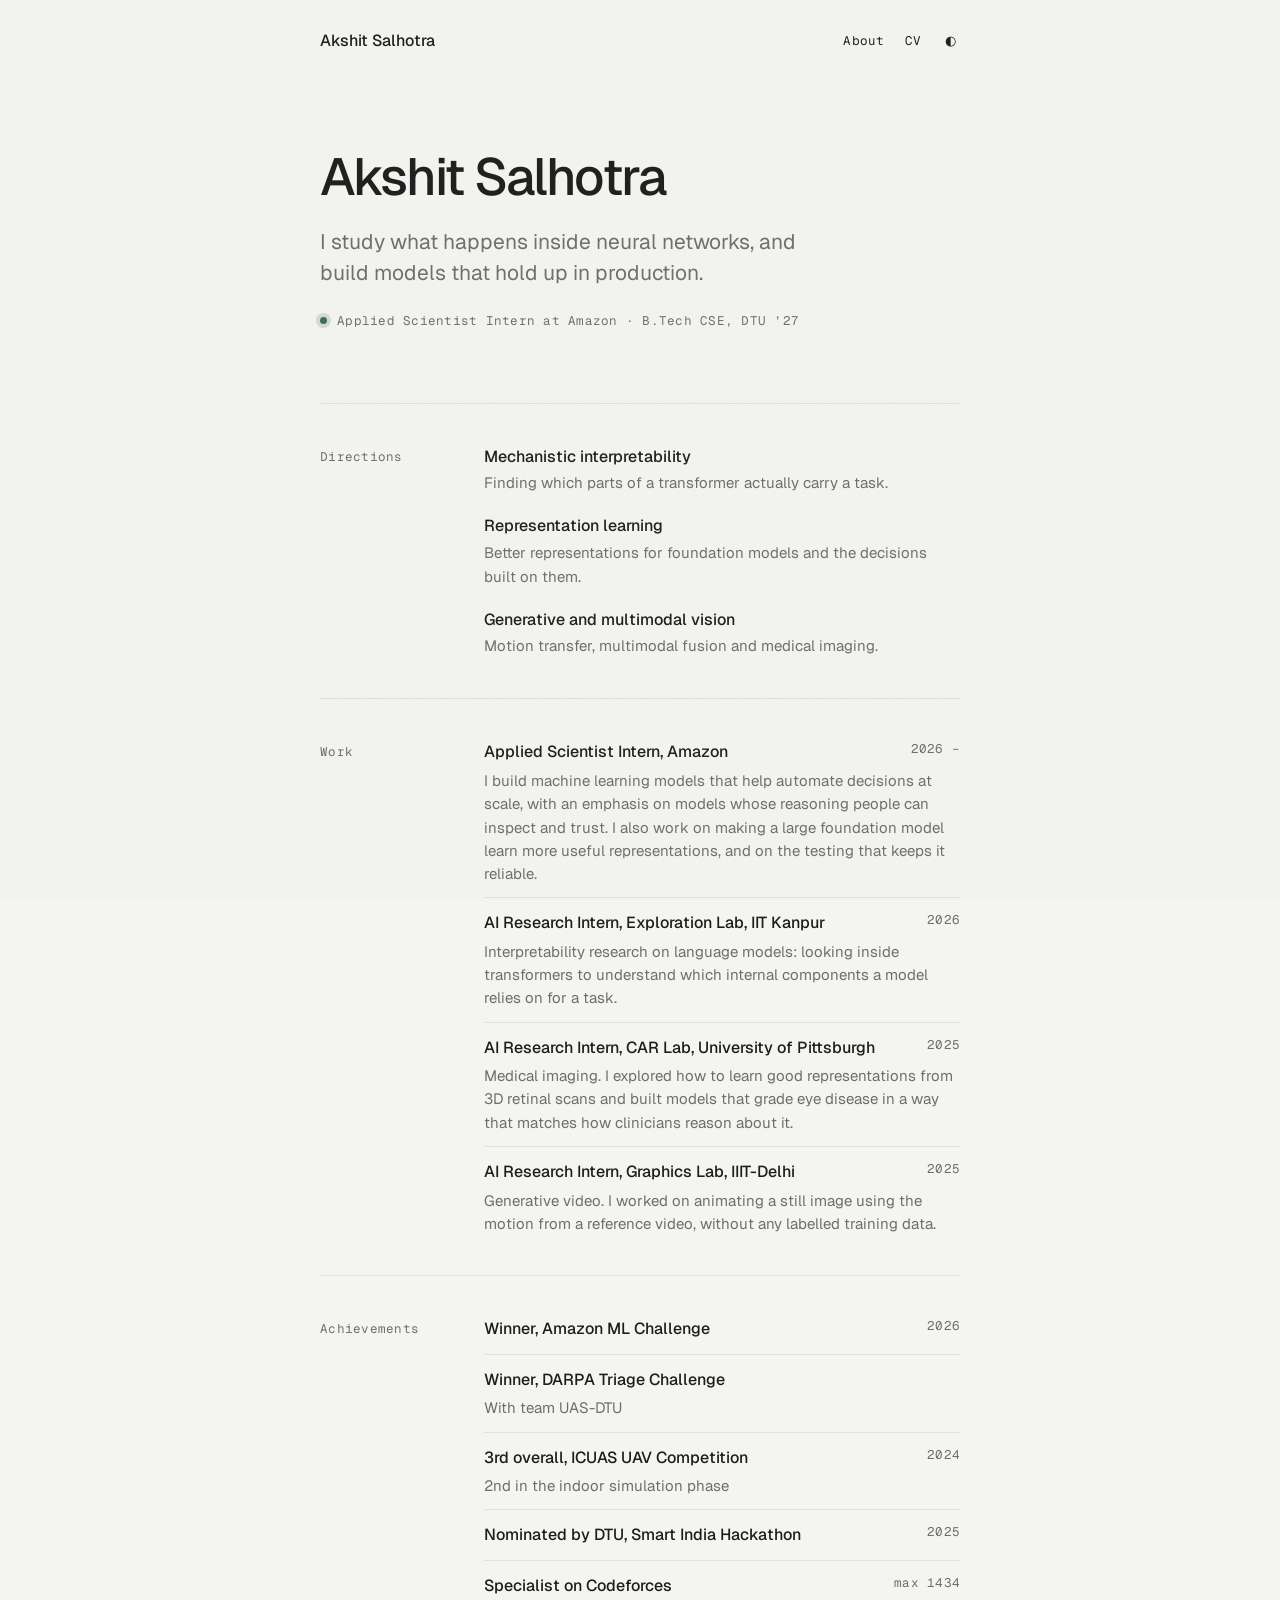
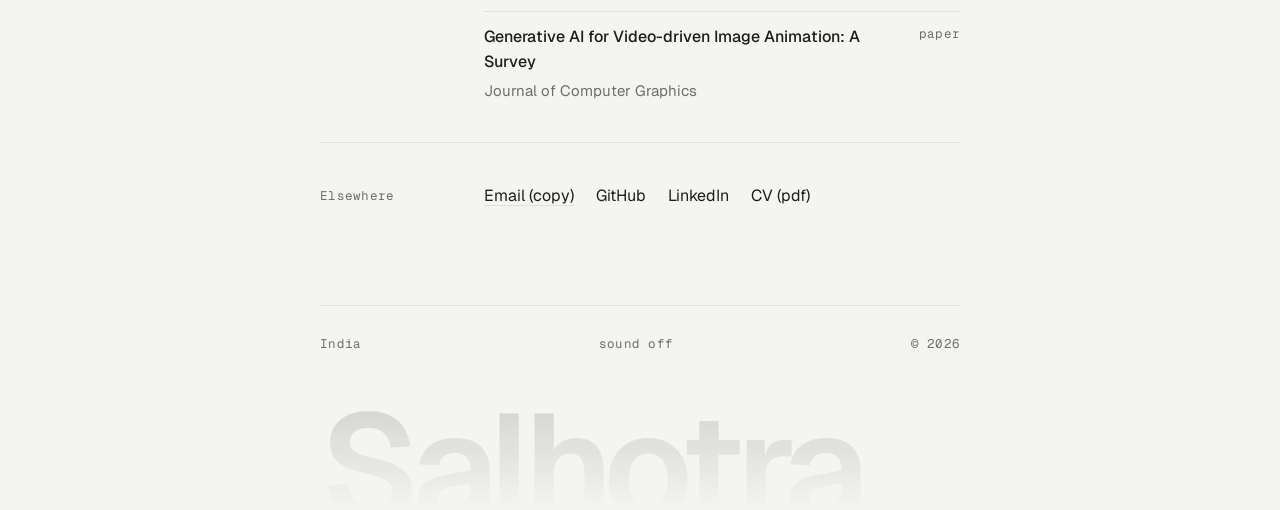
==== index.html @ 2774cd1f "Add minimal personal site: home, about, 404" ====
<!doctype html>
<html lang="en">
<head>
<meta charset="utf-8">
<meta name="viewport" content="width=device-width, initial-scale=1, viewport-fit=cover">
<title>Akshit Salhotra</title>
<meta name="description" content="Akshit Salhotra works on interpretability, representation learning and generative vision. Applied Scientist Intern at Amazon, CS at DTU.">
<meta property="og:title" content="Akshit Salhotra">
<meta property="og:description" content="Akshit Salhotra works on interpretability, representation learning and generative vision. Applied Scientist Intern at Amazon, CS at DTU.">
<meta name="theme-color" content="#F4F4F1" media="(prefers-color-scheme: light)">
<meta name="theme-color" content="#121513" media="(prefers-color-scheme: dark)">
<link rel="icon" href="data:image/svg+xml,%3Csvg xmlns='http://www.w3.org/2000/svg' viewBox='0 0 16 16'%3E%3Ccircle cx='8' cy='8' r='4' fill='%233E6B57'/%3E%3C/svg%3E">
<script>try{var t=localStorage.getItem('theme');if(t)document.documentElement.dataset.theme=t;}catch(e){}</script>
<link rel="preconnect" href="https://fonts.googleapis.com">
<link rel="preconnect" href="https://fonts.gstatic.com" crossorigin>
<link rel="stylesheet" href="https://fonts.googleapis.com/css2?family=Geist:wght@400;500;600&family=Geist+Mono:wght@400;500&display=swap">
<link rel="stylesheet" href="assets/style.css">
</head>
<body>
<a class="skip" href="#main">Skip to content</a>
<div class="col">
  <nav class="nav" aria-label="Site">
    <a class="me" href="./">Akshit Salhotra</a>
    <ul class="mono">
      <li><a href="about.html" data-scr>About</a></li>
      <li><a href="cv.pdf" data-scr>CV</a></li>
      <li><button class="icon-btn" type="button" id="theme" aria-label="Switch light or dark theme" title="Light / dark">&#9680;</button></li>
    </ul>
  </nav>
  <main id="main">
    <header class="hero">
      <h1>Akshit Salhotra</h1>
      <p class="lede">I study what happens inside neural networks, and build models that hold up in production.</p>
      <p class="now mono muted">Applied Scientist Intern at Amazon &middot; B.Tech CSE, DTU &rsquo;27</p>
    </header>

    <section class="block" aria-labelledby="h-dir">
      <h2 id="h-dir">Directions</h2>
      <div class="dirs">
        <div><b>Mechanistic interpretability</b><span>Finding which parts of a transformer actually carry a task.</span></div>
        <div><b>Representation learning</b><span>Better representations for foundation models and the decisions built on them.</span></div>
        <div><b>Generative and multimodal vision</b><span>Motion transfer, multimodal fusion and medical imaging.</span></div>
      </div>
    </section>

    <section class="block" aria-labelledby="h-work">
      <h2 id="h-work">Work</h2>
      <ul class="rows">
        <li><span class="t">Applied Scientist Intern, Amazon</span><span class="y mono">2026 &ndash;</span><span class="d">I build machine learning models that help automate decisions at scale, with an emphasis on models whose reasoning people can inspect and trust. I also work on making a large foundation model learn more useful representations, and on the testing that keeps it reliable.</span></li>
        <li><span class="t">AI Research Intern, Exploration Lab, IIT Kanpur</span><span class="y mono">2026</span><span class="d">Interpretability research on language models: looking inside transformers to understand which internal components a model relies on for a task.</span></li>
        <li><span class="t">AI Research Intern, CAR Lab, University of Pittsburgh</span><span class="y mono">2025</span><span class="d">Medical imaging. I explored how to learn good representations from 3D retinal scans and built models that grade eye disease in a way that matches how clinicians reason about it.</span></li>
        <li><span class="t">AI Research Intern, Graphics Lab, IIIT-Delhi</span><span class="y mono">2025</span><span class="d">Generative video. I worked on animating a still image using the motion from a reference video, without any labelled training data.</span></li>
      </ul>
    </section>

    <section class="block" aria-labelledby="h-ach">
      <h2 id="h-ach">Achievements</h2>
      <ul class="rows">
        <li><span class="t">Winner, Amazon ML Challenge</span><span class="y mono">2026</span></li>
        <li><span class="t">Winner, DARPA Triage Challenge</span><span class="y mono"></span><span class="d">With team UAS-DTU</span></li>
        <li><span class="t">3rd overall, ICUAS UAV Competition</span><span class="y mono">2024</span><span class="d">2nd in the indoor simulation phase</span></li>
        <li><span class="t">Nominated by DTU, Smart India Hackathon</span><span class="y mono">2025</span></li>
        <li><span class="t">Specialist on Codeforces</span><span class="y mono">max 1434</span></li>
        <li><span class="t">Generative AI for Video-driven Image Animation: A Survey</span><span class="y mono">paper</span><span class="d">Journal of Computer Graphics</span></li>
      </ul>
    </section>

    <section class="block" aria-labelledby="h-con">
      <h2 id="h-con">Elsewhere</h2>
      <div class="contact">
        <button class="copy" type="button" id="mail" data-addr="salhotra.akshit@gmail.com">Email (copy)</button>
        <a href="https://github.com/akshit-salhotra" data-scr>GitHub</a>
        <a href="https://www.linkedin.com/in/akshit-salhotra" data-scr>LinkedIn</a>
        <a href="cv.pdf" data-scr>CV (pdf)</a>
      </div>
    </section>
  </main>
  <footer class="foot">
    <div class="row mono muted"><span>India</span><button class="copy mono muted" type="button" id="sound" aria-pressed="false" style="text-decoration:none">sound off</button><span>&copy; <span id="year">2026</span></span></div>
    <div class="ghost" aria-hidden="true">Salhotra</div>
  </footer>
</div>
<script src="assets/site.js" defer></script>
</body>
</html>
---- assets/style.css ----
/* Akshit Salhotra — personal site
   One 640px column, Geist + Geist Mono, palette "Stone & Moss" in light and dark. */

:root {
  --bg: #F4F4F1;
  --fg: #1B1E1C;
  --muted: #6B706C;
  --line: #DFE1DC;
  --accent: #3E6B57;
  --f-sans: "Geist", "Helvetica Neue", Arial, sans-serif;
  --f-mono: "Geist Mono", ui-monospace, Menlo, monospace;
  color-scheme: light;
}
@media (prefers-color-scheme: dark) {
  :root:not([data-theme="light"]) {
    --bg: #121513; --fg: #E7E9E5; --muted: #8E948F; --line: #262B28; --accent: #8DBFA6;
    color-scheme: dark;
  }
}
:root[data-theme="dark"] {
  --bg: #121513; --fg: #E7E9E5; --muted: #8E948F; --line: #262B28; --accent: #8DBFA6;
  color-scheme: dark;
}

/* soft fade between pages (browsers that support cross-document view transitions) */
@view-transition { navigation: auto; }
::view-transition-old(root), ::view-transition-new(root) { animation-duration: .28s; }

*, *::before, *::after { box-sizing: border-box; }
html { -webkit-text-size-adjust: 100%; }
body {
  margin: 0;
  background: var(--bg);
  color: var(--fg);
  font-family: var(--f-sans);
  font-size: 16px;
  line-height: 1.6;
  padding-left: max(16px, env(safe-area-inset-left, 0px));
  padding-right: max(16px, env(safe-area-inset-right, 0px));
  transition: background-color .3s, color .3s;
  overflow-x: hidden;
}
/* barely-there grain */
body::after {
  content: ""; position: fixed; inset: 0; pointer-events: none; z-index: 40; opacity: .05;
  background-image: url("data:image/svg+xml,%3Csvg xmlns='http://www.w3.org/2000/svg' width='200' height='200'%3E%3Cfilter id='n'%3E%3CfeTurbulence type='fractalNoise' baseFrequency='.9' numOctaves='2' stitchTiles='stitch'/%3E%3C/filter%3E%3Crect width='100%25' height='100%25' filter='url(%23n)'/%3E%3C/svg%3E");
}

a { color: inherit; text-decoration: none; }
a:hover { color: var(--accent); }
:focus-visible { outline: 2px solid var(--accent); outline-offset: 3px; }
p { margin: 0; }
h1, h2 { margin: 0; font-weight: 500; text-wrap: balance; }
.mono { font-family: var(--f-mono); font-size: 12.5px; letter-spacing: .02em; }
.muted { color: var(--muted); }
.col { max-width: 640px; margin: 0 auto; }
.skip { position: absolute; left: -999px; }
.skip:focus { left: 16px; top: 16px; background: var(--bg); padding: 6px 10px; z-index: 50; }

/* nav */
.nav { display: flex; justify-content: space-between; align-items: center; gap: 16px; padding-block: 28px 0; }
.nav .me { font-weight: 500; }
.nav ul { display: flex; align-items: center; gap: 20px; margin: 0; padding: 0; list-style: none; }
.nav [aria-current="page"] { color: var(--accent); }
.icon-btn { font: inherit; background: none; border: 0; padding: 4px; color: inherit; cursor: pointer; line-height: 1; }
.icon-btn:hover { color: var(--accent); }

/* hero */
.hero { padding-block: 96px 72px; display: grid; gap: 22px; }
.hero h1 { font-size: clamp(34px, 6vw, 52px); line-height: 1.04; letter-spacing: -.035em; }
.lede { font-size: clamp(18px, 2.2vw, 21px); line-height: 1.5; max-width: 34ch; color: var(--muted); }
.lede .w { display: inline-block; transition: opacity .6s ease, filter .6s ease; }
.now { display: flex; align-items: center; gap: 10px; }
.now::before {
  content: ""; flex: none; width: 7px; height: 7px; border-radius: 50%; background: var(--accent);
  box-shadow: 0 0 0 4px color-mix(in srgb, var(--accent) 18%, transparent);
}

/* sections */
.block { padding-block: 40px; border-top: 1px solid var(--line); display: grid; grid-template-columns: 140px minmax(0, 1fr); gap: 24px; }
.block > h2 { font-family: var(--f-mono); font-size: 12.5px; font-weight: 400; color: var(--muted); padding-top: 3px; letter-spacing: .02em; }
@media (max-width: 600px) { .block { grid-template-columns: minmax(0, 1fr); gap: 14px; } }

.rows { display: grid; margin: 0; padding: 0; list-style: none; }
.rows li { display: grid; grid-template-columns: minmax(0, 1fr) auto; gap: 4px 16px; padding-block: 12px; border-bottom: 1px solid var(--line); }
.rows li:first-child { padding-top: 0; }
.rows li:last-child { border-bottom: 0; padding-bottom: 0; }
.rows .t { font-weight: 500; }
.rows .d { grid-column: 1 / -1; color: var(--muted); font-size: 15px; line-height: 1.55; max-width: 60ch; }
.rows .y { color: var(--muted); font-variant-numeric: tabular-nums; }

.dirs { display: grid; gap: 18px; }
.dirs div { display: grid; gap: 2px; }
.dirs b { font-weight: 500; }
.dirs span { color: var(--muted); font-size: 15px; }

.prose { display: grid; gap: 16px; max-width: 60ch; }
.prose p { color: var(--fg); }

.contact { display: flex; flex-wrap: wrap; gap: 8px 22px; }
.copy { font: inherit; background: none; border: 0; padding: 0; color: inherit; cursor: pointer; text-decoration: underline; text-decoration-color: var(--line); text-underline-offset: 4px; }
.copy:hover { color: var(--accent); }

/* footer with fading surname */
.foot { margin-top: 56px; padding-top: 28px; border-top: 1px solid var(--line); overflow: hidden; }
.foot .row { display: flex; justify-content: space-between; gap: 16px; flex-wrap: wrap; }
.foot .ghost {
  font-weight: 600; font-size: clamp(56px, 16vw, 150px); letter-spacing: -.06em; line-height: .8; margin-top: 36px; white-space: nowrap;
  -webkit-mask-image: linear-gradient(180deg, rgba(0,0,0,.14), transparent 85%);
          mask-image: linear-gradient(180deg, rgba(0,0,0,.14), transparent 85%);
  transform: translateY(14%); user-select: none;
}

[data-scr] { display: inline-block; }

/* small dot cursor that opens into a ring over links (mouse only) */
.cur {
  position: fixed; left: 0; top: 0; width: 8px; height: 8px; margin: -4px 0 0 -4px; border-radius: 50%;
  background: var(--accent); border: 1px solid var(--accent); pointer-events: none; z-index: 60; display: none;
  transition: width .2s, height .2s, margin .2s, background-color .2s;
}
.cur.hot { width: 30px; height: 30px; margin: -15px 0 0 -15px; background: transparent; }
@media (pointer: fine) {
  .js-cursor .cur { display: block; }
  .js-cursor a, .js-cursor button { cursor: none; }
}

@media (prefers-reduced-motion: reduce) {
  body, .lede .w, .cur { transition: none; }
  @view-transition { navigation: none; }
}
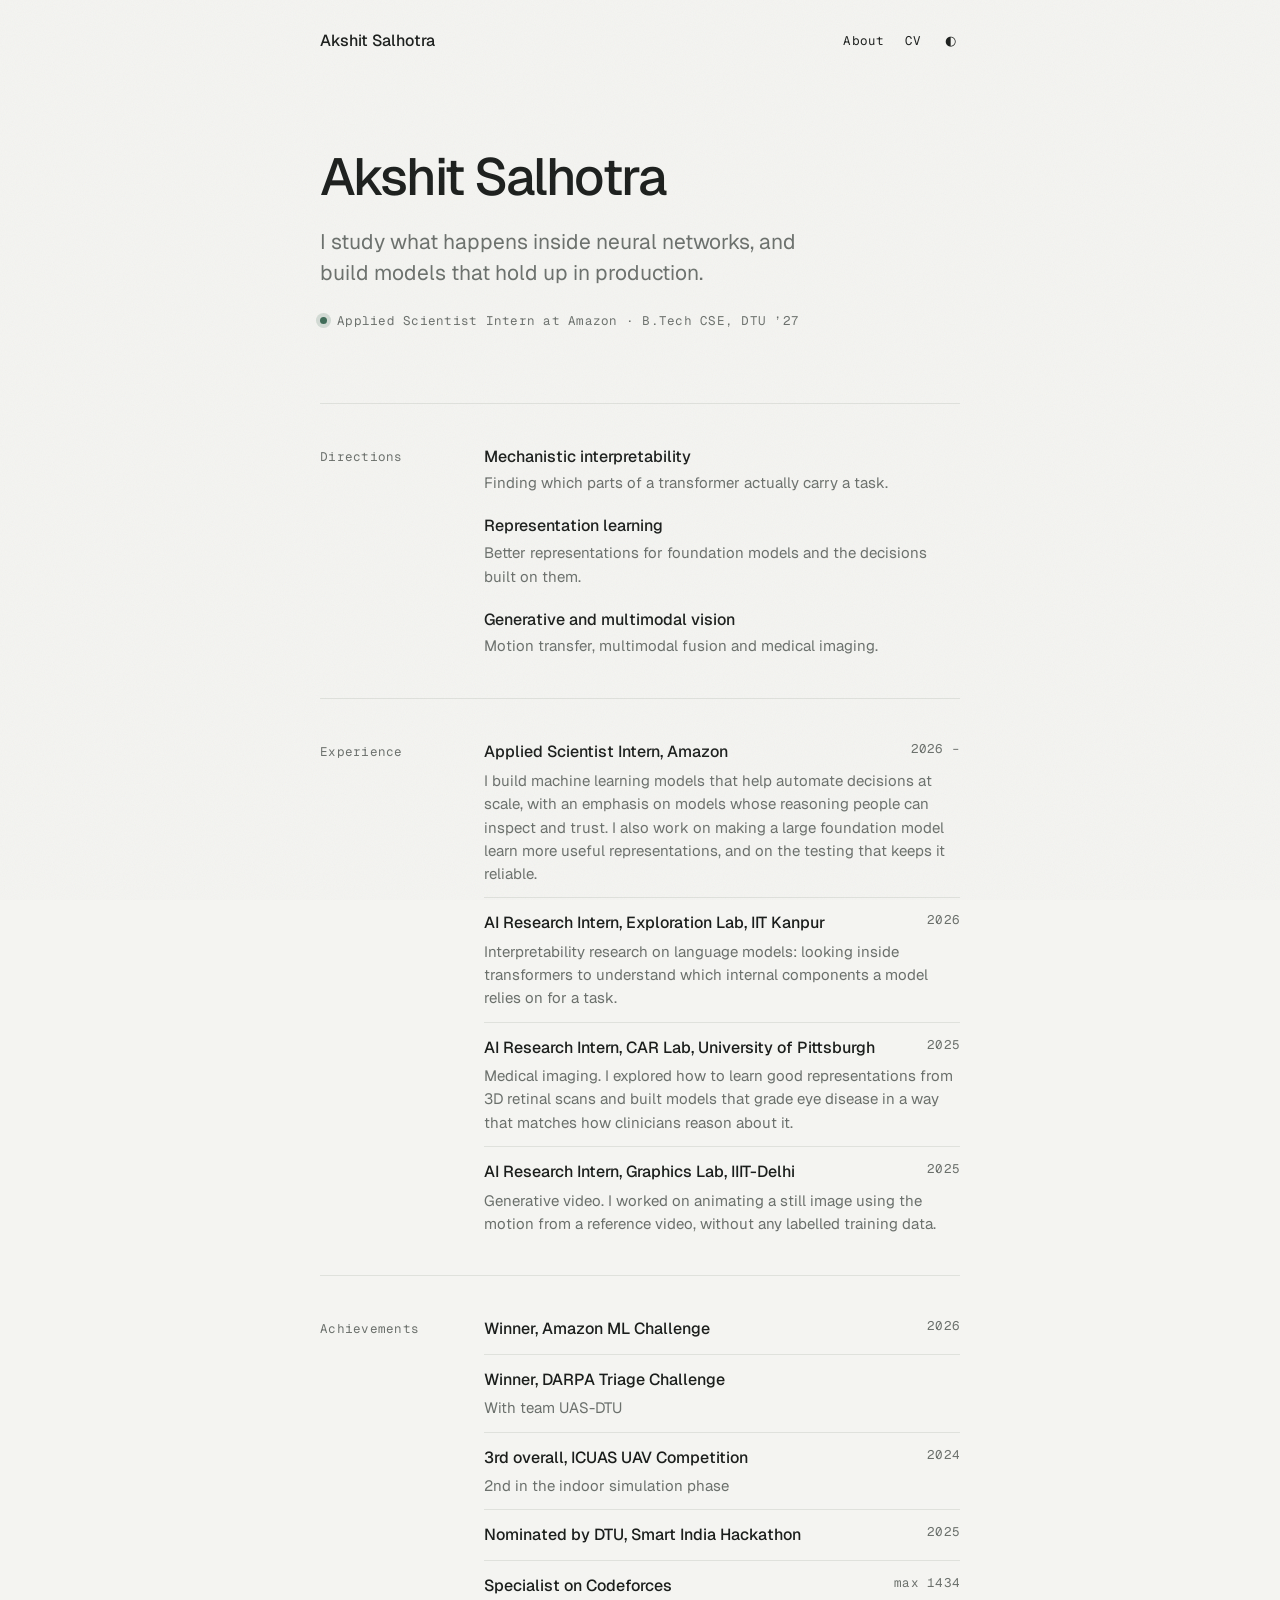
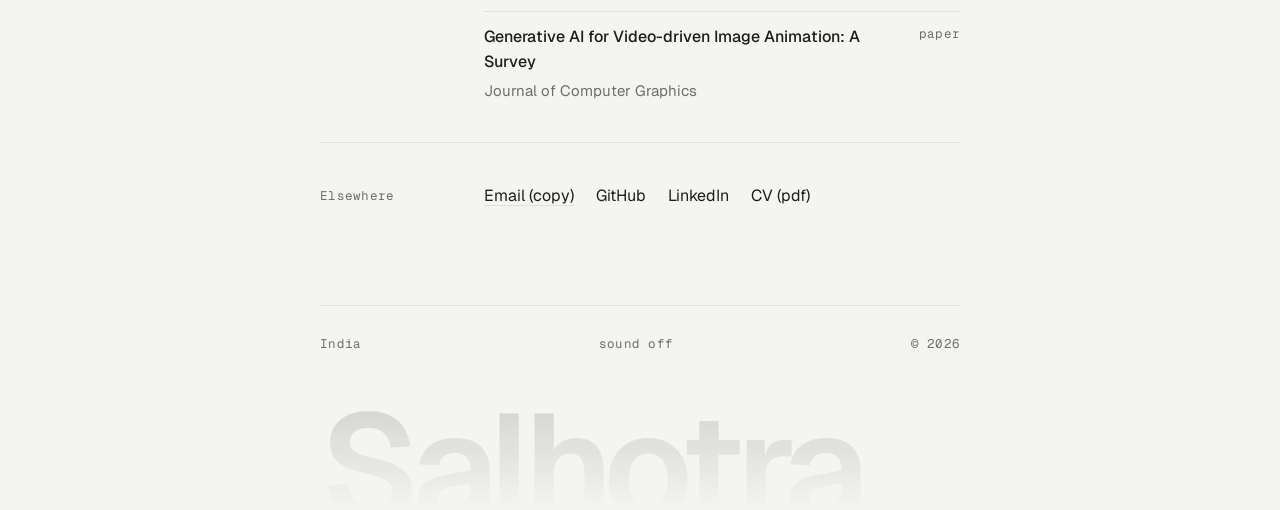
==== commit 88fc16db: "Rename Work section to Experience" ====
--- a/index.html
+++ b/index.html
@@ -44,7 +44,7 @@
     </section>
 
     <section class="block" aria-labelledby="h-work">
-      <h2 id="h-work">Work</h2>
+      <h2 id="h-work">Experience</h2>
       <ul class="rows">
         <li><span class="t">Applied Scientist Intern, Amazon</span><span class="y mono">2026 &ndash;</span><span class="d">I build machine learning models that help automate decisions at scale, with an emphasis on models whose reasoning people can inspect and trust. I also work on making a large foundation model learn more useful representations, and on the testing that keeps it reliable.</span></li>
         <li><span class="t">AI Research Intern, Exploration Lab, IIT Kanpur</span><span class="y mono">2026</span><span class="d">Interpretability research on language models: looking inside transformers to understand which internal components a model relies on for a task.</span></li>
